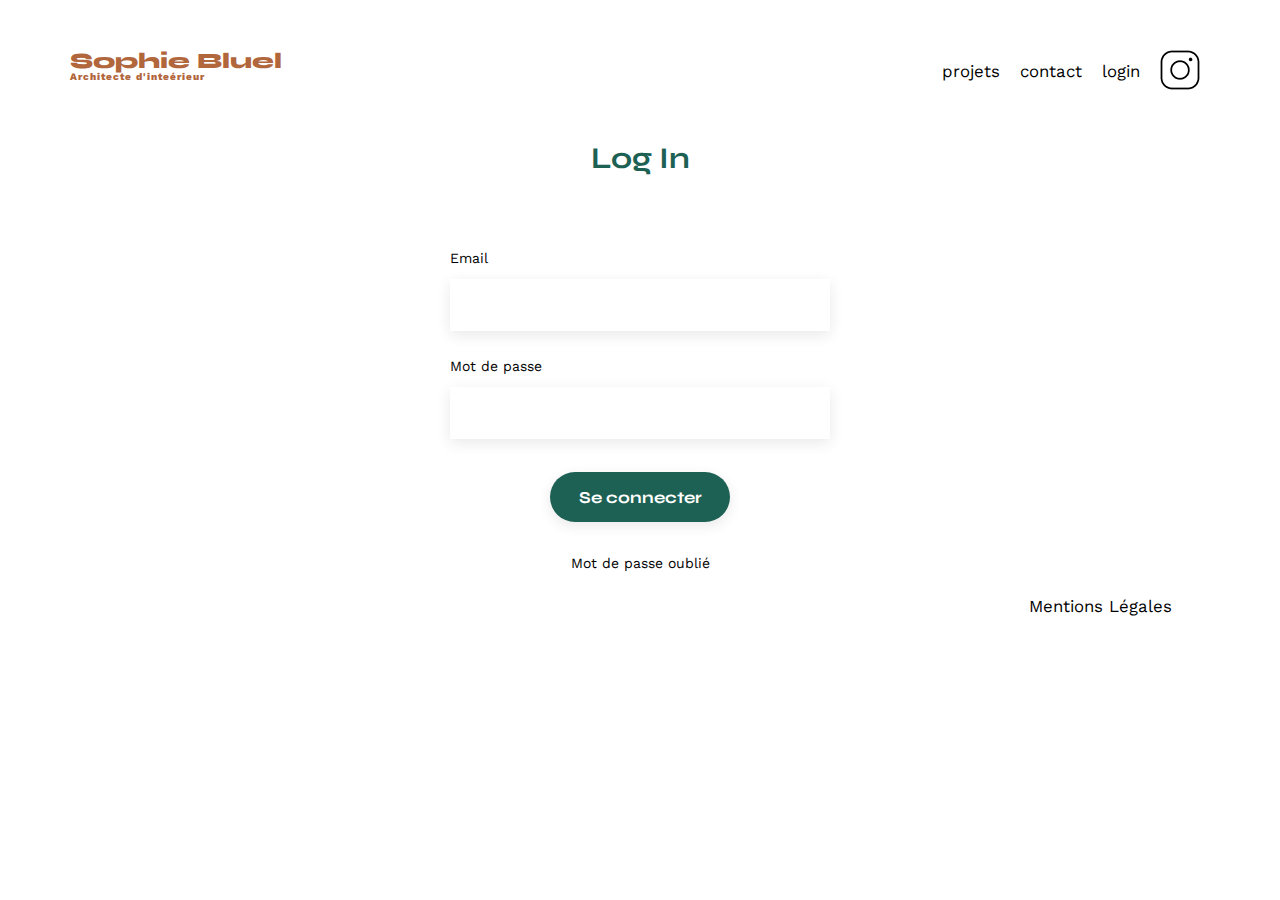
==== FrontEnd/login.html @ 286767c8 "page login" ====
<!DOCTYPE html>
<html lang="fr">
<head>
	<meta charset="UTF-8">
	<title>Sophie Bluel - Architecte d'intérieur</title>
	<meta name="viewport" content="width=device-width, initial-scale=1.0">
	<link rel="preconnect" href="https://fonts.googleapis.com">
	<link rel="preconnect" href="https://fonts.gstatic.com" crossorigin>
	<link href="https://fonts.googleapis.com/css2?family=Syne:wght@700;800&family=Work+Sans&display=swap" rel="stylesheet">
	<meta name="description" content="">
	<link rel="stylesheet" href="./assets/style.css">
    <link rel="stylesheet" href="./assets/login.css">
	<script src="script.js" defer></script>
</head>
<body>
<header>
	<h1>Sophie Bluel <span>Architecte d'inteérieur</span></h1>
	<nav>
		<ul>
			<li>projets</li>
			<li>contact</li>
			<li>login</li>
			<li><img src="./assets/icons/instagram.png" alt="Instagram"></li>
		</ul>
	</nav>
</header>
<main>
    <div class="login" id="login">
		<h2>Log In</h2>
		
		<form class="form_login" action="#" method="post" id="login_form">
			<label for="email">Email</label>
			<input type="email" name="email" id="email">
			<label for="password">Mot de passe</label>
			<input type="password" name="password" id="password">
			<input type="submit" value="Se connecter">
            <p>Mot de passe oublié</p>
		</form>
	</div>

</main>
<footer>
	<nav>
		<ul>
			<li>Mentions Légales</li>
		</ul>
	</nav>
</footer>
</body>
</html>
---- FrontEnd/assets/style.css ----
/* http://meyerweb.com/eric/tools/css/reset/
   v2.0 | 20110126
   License: none (public domain)
*/

a {
	text-decoration: none;
	color: inherit;

}

html, body, div, span, applet, object, iframe,
h1, h2, h3, h4, h5, h6, p, blockquote, pre,
a, abbr, acronym, address, big, cite, code,
del, dfn, em, img, ins, kbd, q, s, samp,
small, strike, strong, sub, sup, tt, var,
b, u, i, center,
dl, dt, dd, ol, ul, li,
fieldset, form, label, legend,
table, caption, tbody, tfoot, thead, tr, th, td,
article, aside, canvas, details, embed,
figure, figcaption, footer, header, hgroup,
menu, nav, output, ruby, section, summary,
time, mark, audio, video {
	margin: 0;
	padding: 0;
	border: 0;
	font-size: 100%;
	font: inherit;
	vertical-align: baseline;
}
/* HTML5 display-role reset for older browsers */
article, aside, details, figcaption, figure,
footer, header, hgroup, menu, nav, section {
	display: block;
}
body {
	line-height: 1;
}
ol, ul {
	list-style: none;
}
blockquote, q {
	quotes: none;
}
blockquote:before, blockquote:after,
q:before, q:after {
	content: '';
	content: none;
}
table {
	border-collapse: collapse;
	border-spacing: 0;
}
/** end reset css**/
body {
	max-width: 1140px;
	margin:auto;
	font-family: 'Work Sans' ;
	font-size: 14px;
}
header {
	display: flex;
	justify-content: space-between;
	margin: 50px 0
}
section {
	margin: 50px 0
}

h1{
	display: flex;
	flex-direction: column;
	font-family: 'Syne';
	font-size: 22px;
	font-weight: 800;
	color: #B1663C
}

h1 > span {
	font-family: 'Work Sans';
	font-size:10px;
	letter-spacing: 0.1em;
;
}

h2{
	font-family: 'Syne';
	font-weight: 700;
	font-size: 30px;
	color: #1D6154
}
nav ul {
	display: flex;
	align-items: center;
	list-style-type: none;

}
nav li {
	padding: 0 10px;
	font-size: 1.2em;
}

li:hover {
	color: #B1663C;
}
#introduction {
	display: flex;
	align-items: center;
}
#introduction figure {
	flex: 1
}
#introduction img {
	display: block;
	margin: auto;
	width: 80%;
}

#introduction article {
	flex: 1
}
#introduction h2 {
	margin-bottom: 1em;
}

#introduction p {
	margin-bottom: 0.5em;
}

.category {
	display: flex;
	justify-content: center;
}

button {
		width: auto;
		min-width: 100px;
		height: 37px;
		flex-shrink: 0;
		border-radius: 60px;
		border: 1px solid #1D6154;
		color: #1D6154;
		margin-left: 5px;
		margin-right: 5px;
		text-align: center;
		font-family: Syne;
		font-size: 16px;
		font-style: normal;
		font-weight: 700;
		line-height: normal;
		cursor: pointer;

	}
	button:hover {
		background-color: #1D6154;
		color: white;
	  }
	  
	  button:focus {
		background-color: #1D6154;
		color: white;
	  }



#portfolio h2 {
	text-align: center;
	margin-bottom: 1em;
}
.gallery {
	width: 100%;
	display: grid;
	grid-template-columns: 1fr 1fr 1fr;
	grid-column-gap: 20px;
	grid-row-gap: 20px;
}

.gallery img {
	width: 100%;

}
#contact {
	width: 50%;
margin: auto;
}
#contact > * {
	text-align: center;

}
#contact h2{
	margin-bottom: 20px;
}
#contact form {
	text-align: left;
	margin-top:30px;
	display: flex;
	flex-direction: column;
}

#contact input {
	height: 50px;
	font-size: 1.2em;
	border: none;
	box-shadow: 0px 4px 14px rgba(0, 0, 0, 0.09);
}
#contact label {
	margin: 2em 0 1em 0;
}
#contact textarea {
	border: none;
	box-shadow: 0px 4px 14px rgba(0, 0, 0, 0.09);
}

input[type="submit"]{
	font-family: 'Syne';
	font-weight: 700;
	color: white;
	background-color: #1D6154;
	margin : 2em auto ;
	width: 180px;
	text-align: center;
	border-radius: 60px ;
}

footer nav ul {
	display: flex;
	justify-content: flex-end;
	margin: 2em
}
---- FrontEnd/assets/login.css ----
.login {
	display: flex;
	flex-direction: column ;
	justify-content: center;
	align-items: center;
}


#login h2{
	margin-bottom: 20px;
}
#login_form {
	text-align: left;
	margin-top:30px;
	display: flex;
	flex-direction: column;
	width: 380px;
}

#login input {
	height: 50px;
	font-size: 1.2em;
	border: none;
	box-shadow: 0px 4px 14px rgba(0, 0, 0, 0.09);
}
#login label {
	margin: 2em 0 1em 0;
	text-align: left;
}

#login p {
	text-align: center;
}
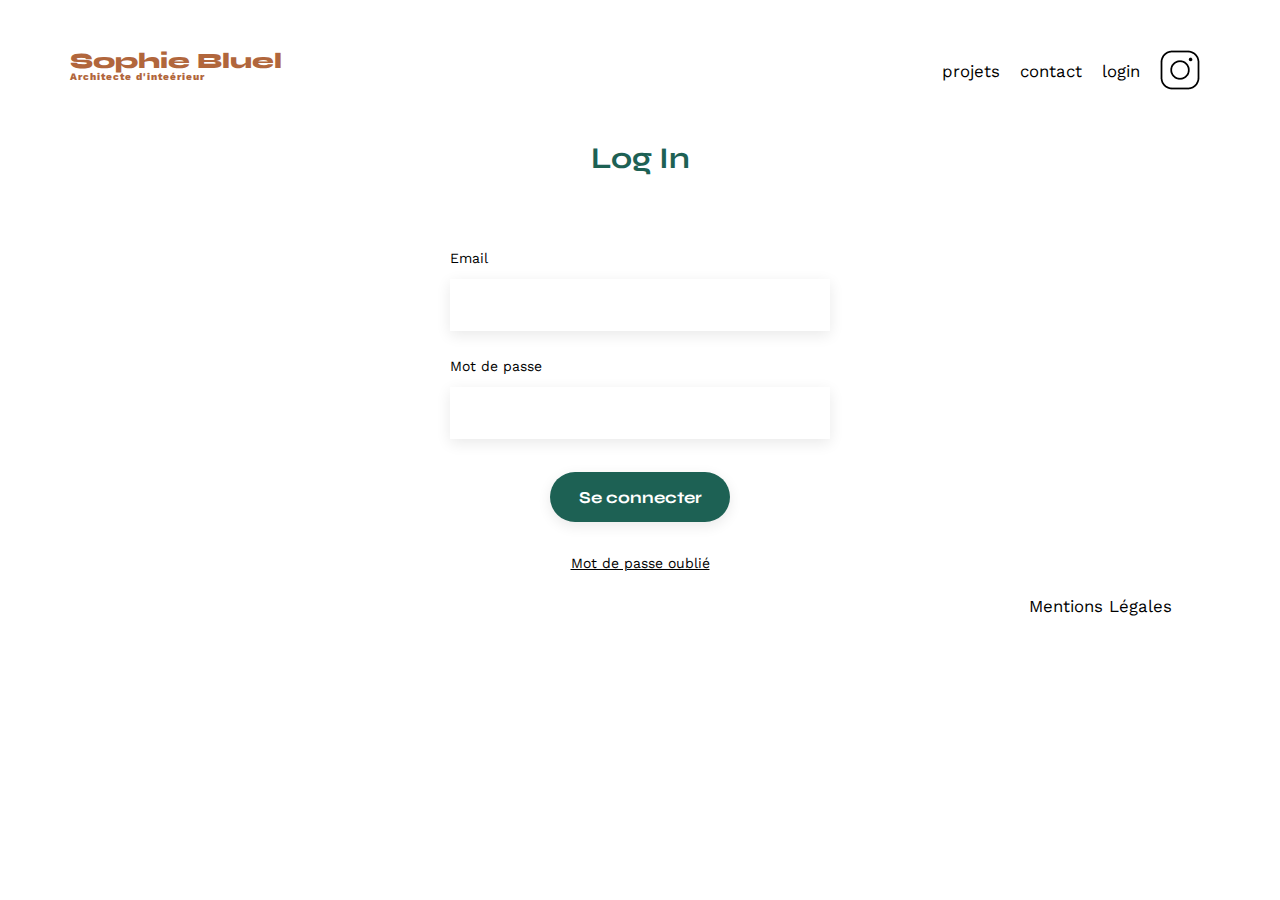
==== commit 03bf897b: "lien mot de passe oublié" ====
--- a/FrontEnd/login.html
+++ b/FrontEnd/login.html
@@ -34,7 +34,7 @@
 			<label for="password">Mot de passe</label>
 			<input type="password" name="password" id="password">
 			<input type="submit" value="Se connecter">
-            <p>Mot de passe oublié</p>
+            <p><a href=#>Mot de passe oublié</a></p>
 		</form>
 	</div>
 
--- a/FrontEnd/assets/login.css
+++ b/FrontEnd/assets/login.css
@@ -30,4 +30,5 @@
 
 #login p {
 	text-align: center;
+	text-decoration: underline;
 }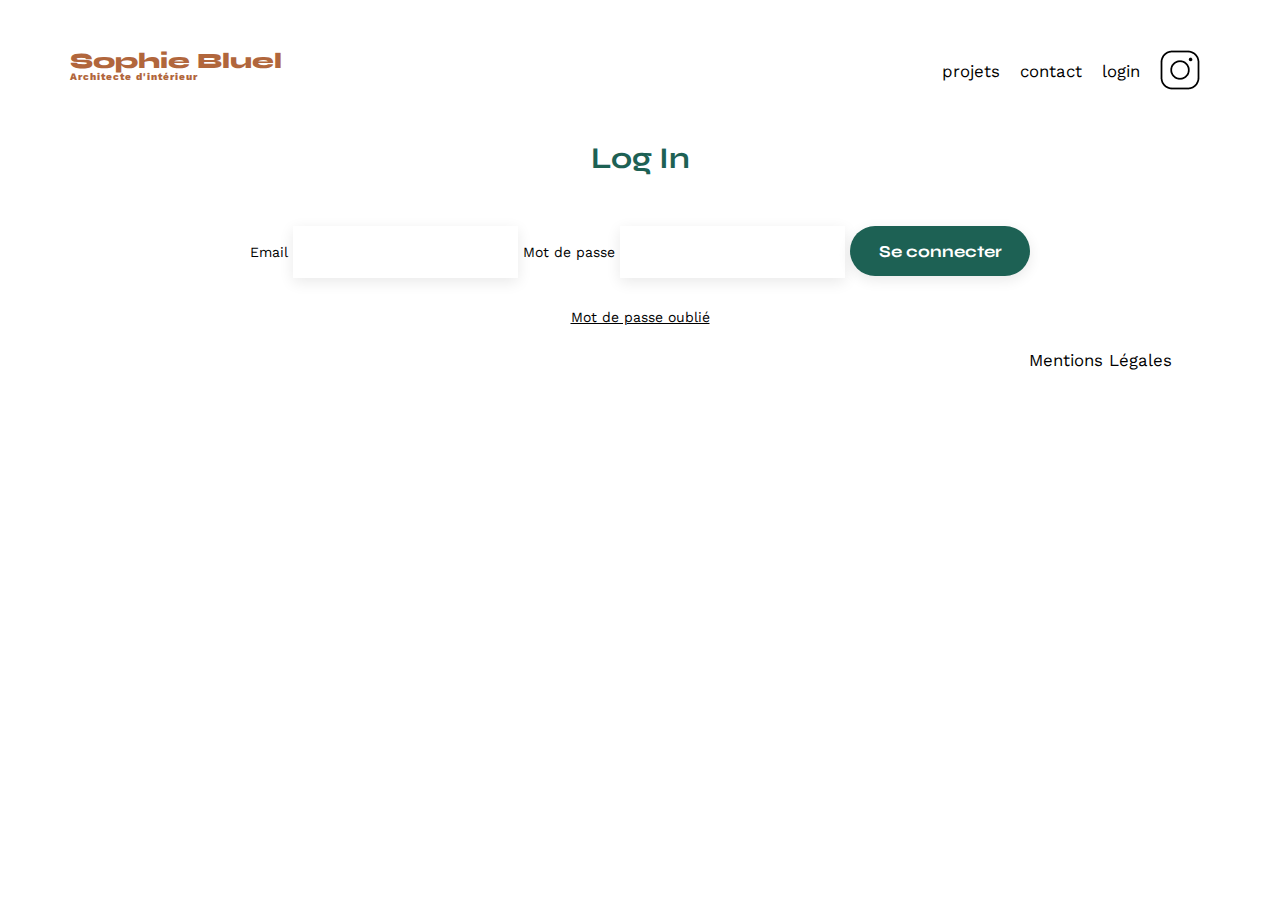
==== commit c1d5dc84: "ajout de la page login.html" ====
--- a/FrontEnd/login.html
+++ b/FrontEnd/login.html
@@ -10,11 +10,11 @@
 	<meta name="description" content="">
 	<link rel="stylesheet" href="./assets/style.css">
     <link rel="stylesheet" href="./assets/login.css">
-	<script src="script.js" defer></script>
+	<script src="login.js" defer></script>
 </head>
 <body>
 <header>
-	<h1>Sophie Bluel <span>Architecte d'inteérieur</span></h1>
+	<h1>Sophie Bluel <span>Architecte d'intérieur</span></h1>
 	<nav>
 		<ul>
 			<li>projets</li>
@@ -28,12 +28,13 @@
     <div class="login" id="login">
 		<h2>Log In</h2>
 		
-		<form class="form_login" action="#" method="post" id="login_form">
+		<form id="login-form">
 			<label for="email">Email</label>
 			<input type="email" name="email" id="email">
 			<label for="password">Mot de passe</label>
 			<input type="password" name="password" id="password">
 			<input type="submit" value="Se connecter">
+			<p id="form-messages"></p>
             <p><a href=#>Mot de passe oublié</a></p>
 		</form>
 	</div>
